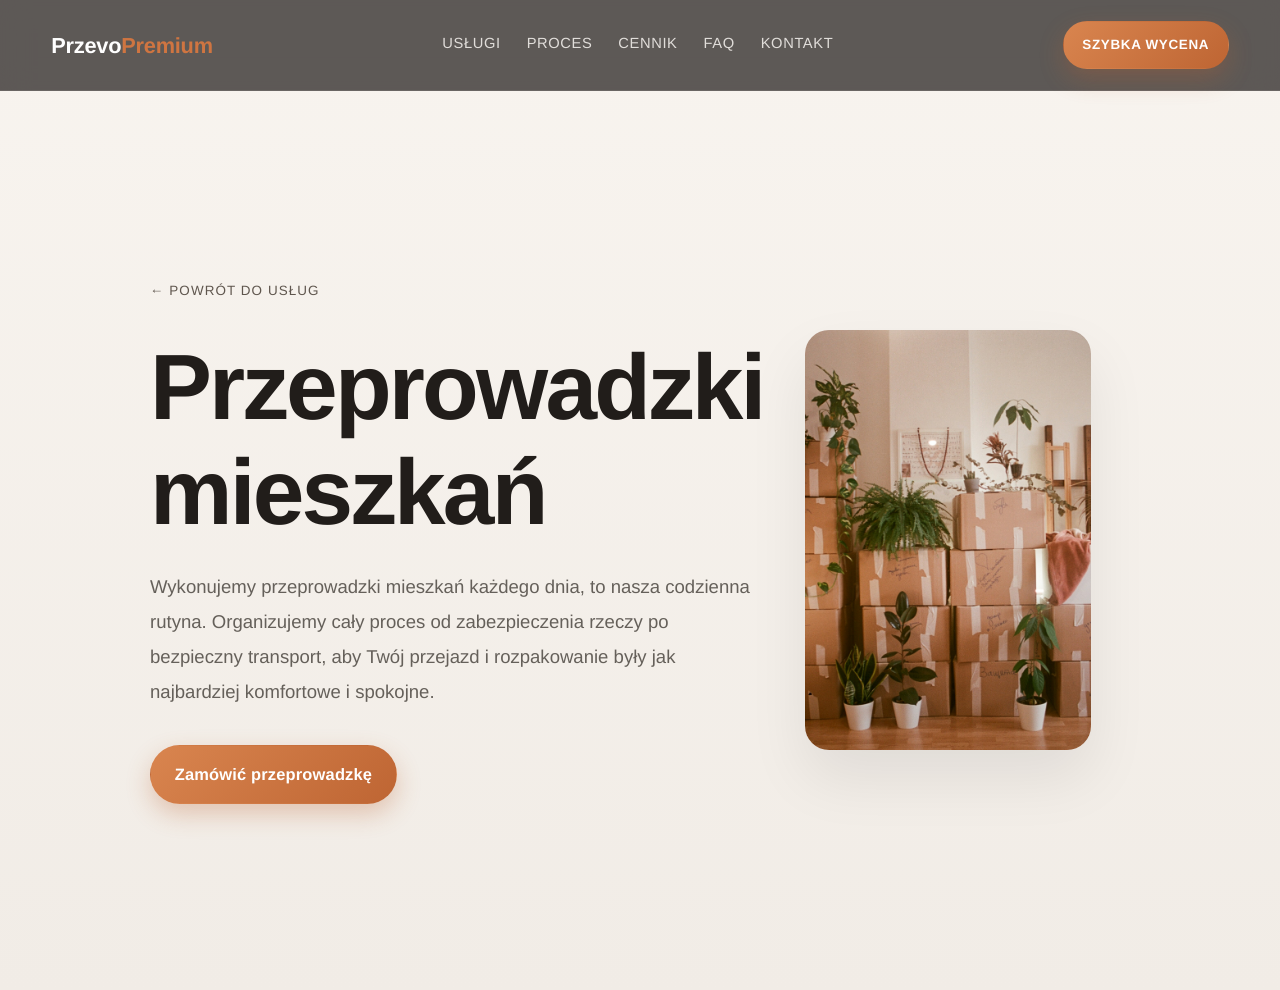
==== services/apartment-moving.html @ 2cfd9c24 "first commit" ====
<!doctype html>
<html lang="pl">
  <head>
    <meta charset="UTF-8" />
    <meta name="viewport" content="width=device-width, initial-scale=1.0" />
    <title>Przeprowadzki mieszkań | FlexiPrzeprowadzki</title>
    <meta
      name="description"
      content="Szczegóły usługi przeprowadzki mieszkań: codzienna realizacja, bezpieczny transport i komfortowy przebieg relokacji."
    />
    <link rel="stylesheet" href="../styles.css" />
  </head>
  <body class="service-page">
    <header class="site-header">
      <div class="container nav">
        <a href="#hero" class="brand">Przevo<span>Premium</span></a>
        <nav aria-label="Główna nawigacja">
          <a href="#services">Usługi</a>
          <a href="#process">Proces</a>
          <a href="#pricing">Cennik</a>
          <a href="#faq">FAQ</a>
          <a href="#contact">Kontakt</a>
        </nav>
        <a href="#contact" class="btn btn-small">Szybka wycena</a>
      </div>
    </header>
    <main class="service-detail">
      <div class="service-detail-wrap">
        <div class="service-detail-grid">
          <section>
            <a class="service-back" href="../index.html#services">&larr; Powrót do usług</a>
            <h1 class="service-title">Przeprowadzki mieszkań</h1>
            <p class="service-description">
              Wykonujemy przeprowadzki mieszkań każdego dnia, to nasza codzienna rutyna.
              Organizujemy cały proces od zabezpieczenia rzeczy po bezpieczny transport, aby Twój
              przejazd i rozpakowanie były jak najbardziej komfortowe i spokojne.
            </p>
            <a class="btn service-call-btn" href="tel:+48123123123">Zamówić przeprowadzkę</a>
          </section>
          <figure class="service-media">
            <img
              src="../img/0main.jpg"
              alt="Przeprowadzka mieszkania"
            />
          </figure>
        </div>
      </div>
    </main>
  </body>
</html>
---- styles.css ----
:root {
  --bg: #f7f4f0;
  --surface: #ffffff;
  --surface-soft: #f0ece7;
  --text: #1f1c19;
  --muted: #65605a;
  --dark: #181513;
  --accent: #cf7541;
  --accent-strong: #b95f2e;
  --radius: 20px;
  --radius-soft: 14px;
  --shadow-soft: 0 28px 60px rgba(17, 13, 10, 0.08);
  --shadow-card: 0 16px 36px rgba(26, 20, 15, 0.08);
}

*,
*::before,
*::after {
  box-sizing: border-box;
}

html,
body {
  margin: 0;
  padding: 0;
  scroll-behavior: smooth;
}

body {
  font-family: Inter, "Segoe UI", Roboto, Arial, sans-serif;
  background: var(--bg);
  color: var(--text);
  line-height: 1.7;
  font-size: 1.03rem;
  text-rendering: geometricPrecision;
}

img {
  width: 100%;
  display: block;
  border-radius: var(--radius);
  object-fit: cover;
  transition: transform 0.7s cubic-bezier(0.16, 1, 0.3, 1), filter 0.7s ease;
}

a {
  text-decoration: none;
  color: inherit;
}

.container {
  width: min(1240px, 92vw);
  margin: 0 auto;
}

.site-header {
  position: fixed;
  top: 0;
  inset-inline: 0;
  z-index: 100;
  background: rgba(20, 16, 14, 0.68);
  backdrop-filter: blur(14px);
  border-bottom: 1px solid rgba(255, 255, 255, 0.08);
}

.nav {
  min-height: 90px;
  display: flex;
  align-items: center;
  justify-content: space-between;
  gap: 28px;
}

.brand {
  font-weight: 800;
  font-size: 1.36rem;
  color: #fff;
  letter-spacing: -0.01em;
}

.brand span {
  color: var(--accent);
}

nav {
  display: flex;
  align-items: center;
  gap: 26px;
  color: #f2efeb;
}

nav a {
  font-size: 0.92rem;
  letter-spacing: 0.04em;
  text-transform: uppercase;
  opacity: 0.88;
  transition: opacity 0.35s ease, transform 0.35s ease;
}

nav a:hover {
  opacity: 1;
  transform: translateY(-1px);
}

.btn {
  display: inline-flex;
  align-items: center;
  justify-content: center;
  border-radius: 999px;
  border: 1px solid transparent;
  background: linear-gradient(135deg, #d9854f, #be6533);
  color: #fff;
  font-weight: 600;
  letter-spacing: 0.01em;
  padding: 0.92rem 1.48rem;
  box-shadow: 0 10px 24px rgba(185, 95, 46, 0.3);
  transition: transform 0.35s cubic-bezier(0.16, 1, 0.3, 1), box-shadow 0.35s ease,
    filter 0.35s ease, background 0.35s ease;
}

.btn:hover {
  background: linear-gradient(135deg, #df8f5b, #c06533);
  transform: translateY(-3px);
  box-shadow: 0 18px 34px rgba(185, 95, 46, 0.38);
  filter: saturate(1.08);
}

.btn-small {
  padding: 0.72rem 1.16rem;
  font-size: 0.84rem;
  text-transform: uppercase;
  letter-spacing: 0.05em;
}

.btn-ghost {
  background: rgba(255, 255, 255, 0.05);
  border-color: rgba(255, 255, 255, 0.5);
 

  box-shadow: none;
}

.btn-ghost:hover {
  border-color: #fff;
  background: rgba(255, 255, 255, 0.11);
}

.hero {
  min-height: 100vh;
  position: relative;
  display: grid;
  align-items: center;
  background: url("img/main.jpg")
  
    center / cover no-repeat;
  overflow: hidden;
  background-attachment: fixed;
}

.hero-overlay {
  position: absolute;
  inset: 0;
  background: linear-gradient(116deg, rgba(10, 8, 7, 0.9) 12%, rgba(10, 8, 7, 0.63) 47%, rgba(10, 8, 7, 0.28) 100%);
}

.hero::after {
  content: "";
  position: absolute;
  inset: auto -14% -32% auto;
  width: min(54vw, 760px);
  aspect-ratio: 1;
  border-radius: 50%;
  background: radial-gradient(circle, rgba(207, 117, 65, 0.25), rgba(207, 117, 65, 0));
  filter: blur(12px);
  pointer-events: none;
}

.hero-content {
  position: relative;
  z-index: 1;
  color: #fff;
  padding-top: 132px;
  padding-bottom: 64px;
}

.eyebrow {
  color: var(--accent);
  text-transform: uppercase;
  letter-spacing: 0.14em;
  font-size: 0.77rem;
  font-weight: 700;
  margin-bottom: 0.95rem;
}

h1,
h2,
h3 {
  margin: 0 0 0.9rem;
  line-height: 1.14;
}

h1 {
  max-width: 1020px;
  font-size: clamp(2.45rem, 7.8vw, 5.8rem);
  letter-spacing: -0.03em;
  text-wrap: balance;
}

h2 {
  font-size: clamp(2rem, 4.8vw, 3.9rem);
  letter-spacing: -0.026em;
  text-wrap: balance;
}

h3 {
  font-size: clamp(1.15rem, 2vw, 1.45rem);
}

.hero-sub {
  max-width: 760px;
  color: #ece5dd;
  font-size: clamp(1.06rem, 1.5vw, 1.25rem);
  line-height: 1.75;
}

.hero-cta {
  margin-top: 2.25rem;
  display: flex;
  flex-wrap: wrap;
  gap: 1rem;
}

.trust-badges {
  margin-top: 1.95rem;
  display: flex;
  flex-wrap: wrap;
  gap: 0.85rem;
}

.trust-badges span {
  border: 1px solid rgba(255, 255, 255, 0.2);
  border-radius: 999px;
  background: rgba(255, 255, 255, 0.05);
  padding: 0.42rem 0.92rem;
  font-size: 0.77rem;
  letter-spacing: 0.05em;
  text-transform: uppercase;
}

.hero-stats {
  margin-top: 2.7rem;
  display: grid;
  grid-template-columns: repeat(4, minmax(0, 1fr));
  gap: 0;
  max-width: 1000px;
  border-radius: 22px;
  background: linear-gradient(
    135deg,
    rgba(255, 255, 255, 0.18),
    rgba(255, 255, 255, 0.08)
  );
  border: 1px solid rgba(255, 255, 255, 0.24);
  backdrop-filter: blur(16px);
  box-shadow: 0 26px 56px rgba(8, 6, 5, 0.3);
  overflow: hidden;
}

.hero-stats article {
  padding: 1.18rem 1.22rem 1.1rem;
  border-right: 1px solid rgba(255, 255, 255, 0.22);
}

.hero-stats article:last-child {
  border-right: 0;
}

.hero-stats h3 {
  color: #fff4ec;
  font-size: 1.62rem;
  margin-bottom: 0.2rem;
}

.hero-stats p {
  margin: 0;
  font-size: 0.86rem;
  color: #f1e9e1;
  line-height: 1.5;
}

.section {
  padding: 126px 0;
}

.parallax-section {
  position: relative;
  background-image: linear-gradient(
      180deg,
      rgba(244, 237, 229, 0.92),
      rgba(244, 237, 229, 0.9)
    ),
    var(--parallax-image);
  background-size: cover;
  background-position: center;
  background-attachment: fixed;
  overflow: hidden;
}

.parallax-section > .container {
  position: relative;
  z-index: 2;
}

.parallax-section::before,
.parallax-section::after {
  content: "";
  position: absolute;
  left: 0;
  right: 0;
  height: 58px;
  pointer-events: none;
  z-index: 1;
}

.parallax-section::before {
  top: 0;
  background: linear-gradient(180deg, var(--bg), rgba(247, 244, 240, 0));
}

.parallax-section::after {
  bottom: 0;
  background: linear-gradient(0deg, var(--bg), rgba(247, 244, 240, 0));
}

.parallax-quality {
  --parallax-image: url("img/truck.png");
}

.parallax-faq {
  --parallax-image: url("img/packprocess.jpg");
}

.parallax-blog {
  --parallax-image: url("img/transportprocess.jpg");
}

.parallax-contact {
  --parallax-image: url("img/unboxing.jpg");
}

.section-head {
  max-width: 880px;
  margin-bottom: 3.2rem;
}

.section-head p {
  max-width: 62ch;
}

p {
  margin: 0 0 1.05rem;
  color: var(--muted);
  font-size: 1.02rem;
}

.benefit-grid,
.service-grid,
.process-grid,
.pricing-grid,
.testimonial-grid,
.blog-grid {
  display: grid;
  gap: 1.4rem;
}

.benefit-grid {
  grid-template-columns: repeat(4, minmax(0, 1fr));
  gap: 2.1rem 1.6rem;
}

.card {
  background: transparent;
  padding: 0 1.2rem 0 0;
  border-radius: 0;
  box-shadow: none;
  border-right: 1px solid rgba(40, 34, 29, 0.12);
  transition: transform 0.35s cubic-bezier(0.16, 1, 0.3, 1);
}

.card:hover {
  transform: translateY(-5px);
}

.benefit-grid .card:last-child {
  border-right: 0;
}

.card p {
  margin: 0;
  color: var(--muted);
  max-width: 30ch;
}

.services {
  background: var(--surface-soft);
  position: relative;
}

.services::before {
  content: "";
  position: absolute;
  left: 0;
  top: 16%;
  width: 34vw;
  height: 42%;
  background: linear-gradient(120deg, rgba(207, 117, 65, 0.1), rgba(207, 117, 65, 0));
  pointer-events: none;
}

.service-grid {
  grid-template-columns: repeat(3, minmax(0, 1fr));
  gap: 1.9rem 1.35rem;
}

.service-card {
  background: var(--surface);
  border-radius: 22px;
  box-shadow: var(--shadow-card);
  overflow: hidden;
  transition: transform 0.45s cubic-bezier(0.16, 1, 0.3, 1), box-shadow 0.45s ease;
  position: relative;
}

.service-card-link {
  display: block;
  height: 100%;
}

.service-card:hover {
  transform: translateY(-8px);
  box-shadow: 0 24px 48px rgba(21, 17, 14, 0.13);
}

.service-card:hover img {
  transform: scale(1.04);
  filter: saturate(1.08);
}

.service-card img {
  height: 250px;
  border-radius: 0;
}

.service-card div {
  padding: 1.18rem 1.3rem 1.35rem;
}

.service-card p {
  margin: 0;
  color: var(--muted);
}

.service-card-cta {
  display: inline-block;
  margin-top: 0.9rem;
  color: var(--accent-strong);
  font-size: 0.82rem;
  text-transform: uppercase;
  letter-spacing: 0.07em;
  font-weight: 700;
  transition: letter-spacing 0.28s ease, color 0.28s ease;
}

.service-card:hover .service-card-cta {
  letter-spacing: 0.1em;
  color: var(--accent);
}

.split {
  display: grid;
  grid-template-columns: 1.05fr 0.95fr;
  gap: 3.8rem;
  align-items: center;
}

ul {
  padding-left: 1.1rem;
}

li {
  margin-bottom: 0.58rem;
}

.process {
  background: linear-gradient(180deg, #f8f5f1, #f0ebe6);
}

.process-grid {
  grid-template-columns: repeat(4, minmax(0, 1fr));
  gap: 1.35rem;
  position: relative;
  align-items: start;
  padding-top: 1rem;
}

.process-grid::before {
  content: "";
  position: absolute;
  left: 4%;
  right: 4%;
  top: 50%;
  height: 2px;
  background: linear-gradient(90deg, rgba(207, 117, 65, 0.18), rgba(207, 117, 65, 0.55), rgba(207, 117, 65, 0.18));
  border-radius: 999px;
  z-index: 0;
}

.process-grid article {
  background: linear-gradient(180deg, #fff, #fbf6ef);
  border-radius: 28px;
  border: 1px solid rgba(207, 117, 65, 0.17);
  padding: 1.3rem 1.12rem 1.2rem;
  box-shadow: var(--shadow-card);
  position: relative;
  z-index: 1;
  display: grid;
  gap: 0.9rem;
  overflow: hidden;
  transition: transform 0.45s cubic-bezier(0.16, 1, 0.3, 1), box-shadow 0.4s ease;
}

.process-grid article::before {
  content: "0" counter(step);
  position: absolute;
  right: 0.7rem;
  top: 0.35rem;
  font-size: clamp(2.8rem, 4.6vw, 4.6rem);
  font-weight: 800;
  line-height: 1;
  color: rgba(207, 117, 65, 0.1);
  pointer-events: none;
}

.process-grid article:nth-child(1) {
  transform: translateY(20px);
  min-height: 360px;
}

.process-grid article:nth-child(2) {
  transform: translateY(-24px);
  min-height: 420px;
}

.process-grid article:nth-child(3) {
  transform: translateY(52px);
  min-height: 430px;
  background: linear-gradient(165deg, #211b17, #171310);
  color: #f7efe7;
  box-shadow: 0 28px 54px rgba(21, 16, 13, 0.42);
}

.process-grid article:nth-child(4) {
  transform: translateY(-12px);
  min-height: 420px;
}

.process-grid article:nth-child(1)::before {
  content: "01";
}

.process-grid article:nth-child(2)::before {
  content: "02";
}

.process-grid article:nth-child(3)::before {
  content: "03";
  color: rgba(255, 187, 142, 0.15);
}

.process-grid article:nth-child(4)::before {
  content: "04";
}

.process-grid article:hover {
  transform: translateY(-14px);
  box-shadow: 0 24px 46px rgba(23, 18, 14, 0.18);
}

.process-grid article:nth-child(3):hover {
  transform: translateY(36px);
  box-shadow: 0 34px 58px rgba(13, 10, 8, 0.5);
}

.process-grid article img {
  width: 100%;
  aspect-ratio: 4/3;
  object-fit: cover;
  border-radius: 20px;
  transition: transform 0.48s cubic-bezier(0.16, 1, 0.3, 1);
}

.process-grid article:hover img {
  transform: scale(1.05);
}

.process-grid article h3,
.process-grid article p,
.process-grid span {
  position: relative;
  z-index: 1;
}

.process-grid article:nth-child(3) h3,
.process-grid article:nth-child(3) p {
  color: #f7efe7;
}

.process-grid article:nth-child(3) p {
  color: #e4d9ce;
}

.process-grid span {
  color: var(--accent);
  font-weight: 800;
  font-size: 0.95rem;
  letter-spacing: 0.08em;
  text-transform: uppercase;
  display: inline-flex;
  align-items: center;
  justify-content: center;
  margin-bottom: 0.65rem;
  width: 44px;
  height: 44px;
  border-radius: 999px;
  background: #fff;
  border: 1px solid rgba(207, 117, 65, 0.3);
  box-shadow: 0 6px 14px rgba(207, 117, 65, 0.16);
}

.process-grid article:nth-child(3) span {
  color: #1f1a17;
  background: #ffbb8e;
  border-color: rgba(255, 187, 142, 0.42);
  box-shadow: 0 10px 20px rgba(255, 187, 142, 0.34);
}

.safety {
  background: var(--dark);
  color: #f6f1ea;
  position: relative;
}

.safety::before {
  content: "";
  position: absolute;
  inset: 0;
  background: radial-gradient(circle at 22% 22%, rgba(207, 117, 65, 0.23), rgba(207, 117, 65, 0));
  pointer-events: none;
}

.safety .eyebrow {
  color: #ffb689;
}

.safety ul {
  color: #e8e0d8;
}

.safety .split {
  grid-template-columns: 0.92fr 1.08fr;
}

.safety img {
  min-height: 480px;
  object-position: center;
  box-shadow: 0 28px 56px rgba(0, 0, 0, 0.28);
}

.pricing-grid {
  grid-template-columns: 0.95fr 1.15fr 0.95fr;
  gap: 1.2rem;
}

.price-card {
  background: linear-gradient(180deg, #fefdfb, #f8f4ef);
  border-radius: 22px;
  box-shadow: var(--shadow-card);
  border: 1px solid rgba(207, 117, 65, 0.18);
  padding: 1.9rem 1.6rem;
  transition: transform 0.35s cubic-bezier(0.16, 1, 0.3, 1), box-shadow 0.35s ease;
}

.price-card:hover {
  transform: translateY(-6px);
  box-shadow: 0 22px 44px rgba(22, 17, 13, 0.13);
}

.price {
  font-size: 2.3rem;
  font-weight: 800;
  letter-spacing: -0.02em;
  color: #201b17;
}

.featured {
  background: linear-gradient(155deg, #1f1a17, #141211);
  color: #f9f4ef;
  transform: translateY(-14px) scale(1.03);
  border-color: rgba(255, 191, 145, 0.45);
  box-shadow: 0 28px 54px rgba(13, 10, 8, 0.42);
}

.featured .price {
  color: #ffbb8e;
}

.tag {
  display: inline-block;
  background: rgba(255, 173, 125, 0.2);
  border: 1px solid rgba(255, 173, 125, 0.4);
  border-radius: 999px;
  padding: 0.24rem 0.72rem;
  font-size: 0.72rem;
  margin-bottom: 0.9rem;
  letter-spacing: 0.05em;
  text-transform: uppercase;
}

.testimonials {
  background: var(--surface-soft);
}

.testimonial-grid {
  grid-template-columns: repeat(3, minmax(0, 1fr));
  gap: 2.2rem 1.4rem;
}

.testimonial-grid article {
  background: transparent;
  border-radius: 0;
  padding: 0;
  box-shadow: none;
  border-top: 1px solid rgba(42, 35, 30, 0.2);
  padding-top: 1.2rem;
}

.testimonial-grid p {
  font-size: 1.15rem;
  color: #2c2621;
  line-height: 1.75;
}

.testimonial-grid h3 {
  margin: 0;
  color: var(--muted);
  font-size: 0.92rem;
  letter-spacing: 0.04em;
  text-transform: uppercase;
}

.faq-list {
  display: grid;
  gap: 0.75rem;
}

details {
  background: rgba(255, 255, 255, 0.65);
  border-radius: var(--radius-soft);
  border: 1px solid rgba(35, 29, 24, 0.12);
  box-shadow: none;
  padding: 1.02rem 1.12rem;
  transition: background 0.28s ease, transform 0.28s ease;
}

details:hover {
  transform: translateY(-2px);
  background: #fff;
}

summary {
  cursor: pointer;
  font-weight: 680;
}

details p {
  margin: 0.65rem 0 0;
  color: var(--muted);
}

.blog-grid {
  grid-template-columns: repeat(3, minmax(0, 1fr));
  gap: 2rem 1.35rem;
}

.blog-card {
  background: transparent;
  border-radius: 0;
  box-shadow: none;
  border-top: 1px solid rgba(44, 36, 30, 0.17);
  padding: 1.15rem 0 0;
  transition: transform 0.32s ease;
}

.blog-card:hover {
  transform: translateY(-4px);
}

.blog-card p {
  color: var(--muted);
}

.blog-card a {
  color: var(--accent-strong);
  font-weight: 700;
  display: inline-block;
  margin-top: 0.2rem;
  transition: letter-spacing 0.28s ease;
}

.blog-card:hover a {
  letter-spacing: 0.02em;
}

.contact {
  background-color: var(--surface-soft);
}

.contact-wrap {
  align-items: start;
}

.contact-form {
  background: #fff;
  border-radius: 22px;
  box-shadow: var(--shadow-soft);
  padding: 1.55rem;
  display: grid;
  gap: 0.9rem;
}

label {
  display: grid;
  gap: 0.35rem;
  font-size: 0.86rem;
  font-weight: 600;
  letter-spacing: 0.03em;
  text-transform: uppercase;
}

input,
textarea,
select {
  width: 100%;
  border: 1px solid #dbd2ca;
  border-radius: 14px;
  padding: 0.8rem 0.82rem;
  font: inherit;
  background: #fff;
  transition: border-color 0.3s ease, box-shadow 0.3s ease;
}

input:focus,
textarea:focus,
select:focus {
  outline: 2px solid #efc6ac;
  border-color: #f2bf9f;
  box-shadow: 0 0 0 5px rgba(239, 198, 172, 0.24);
}

.site-footer {
  background: #141210;
  color: #d7d0c9;
  padding: 84px 0 24px;
}

.footer-grid {
  display: grid;
  grid-template-columns: 1.8fr 1fr 1fr 1fr;
  gap: 1.6rem;
}

.footer-grid h3 {
  color: #f2ece5;
  margin-bottom: 0.65rem;
}

.footer-grid a,
.footer-grid p {
  display: block;
  color: #c3bab2;
  margin: 0.22rem 0;
}

.copyright {
  text-align: center;
  margin: 2.2rem 0 0;
  color: #8c837c;
  font-size: 0.87rem;
}

.about .split {
  grid-template-columns: 1.1fr 0.9fr;
}

.about img {
  min-height: 520px;
  object-position: center;
}

.about .split > div {
  max-width: 560px;
  margin-left: auto;
}

.benefits .section-head,
.testimonials .section-head,
.blog .section-head {
  max-width: 720px;
}

.services .section-head,
.process .section-head,
.pricing .section-head,
.faq .section-head {
  max-width: 780px;
}

.services .container,
.pricing .container,
.contact .container {
  width: min(1280px, 94vw);
}

.benefits,
.about,
.pricing,
.faq {
  position: relative;
}

.benefits::after,
.faq::after {
  content: "";
  position: absolute;
  right: 5%;
  bottom: -60px;
  width: 180px;
  height: 180px;
  border-radius: 50%;
  background: radial-gradient(circle, rgba(207, 117, 65, 0.08), rgba(207, 117, 65, 0));
  pointer-events: none;
}

.service-card,
.price-card,
.btn,
details,
.blog-card,
.card,
.process-grid article {
  animation: rise 0.8s cubic-bezier(0.22, 1, 0.36, 1) both;
}

@keyframes rise {
  from {
    opacity: 0;
    transform: translateY(20px);
  }
  to {
    opacity: 1;
    transform: translateY(0);
  }
}

@media (max-width: 1024px) {
  nav {
    display: none;
  }

  .benefit-grid,
  .process-grid {
    grid-template-columns: repeat(2, minmax(0, 1fr));
  }

  .service-grid,
  .pricing-grid,
  .testimonial-grid,
  .blog-grid,
  .footer-grid {
    grid-template-columns: repeat(2, minmax(0, 1fr));
  }

  .split {
    grid-template-columns: 1fr;
    gap: 2.2rem;
  }

  .hero-stats {
    grid-template-columns: repeat(2, minmax(0, 1fr));
    gap: 0;
  }

  .hero-stats article:nth-child(2) {
    border-right: 0;
  }

  .hero-stats article:nth-child(-n + 2) {
    border-bottom: 1px solid rgba(255, 255, 255, 0.22);
  }

  .featured {
    transform: none;
  }

  .card {
    border-right: 0;
    border-top: 1px solid rgba(40, 34, 29, 0.14);
    padding-top: 1.1rem;
  }

  .process-grid {
    padding-top: 0;
    gap: 1rem;
  }

  .process-grid article,
  .process-grid article:nth-child(1),
  .process-grid article:nth-child(2),
  .process-grid article:nth-child(3),
  .process-grid article:nth-child(4) {
    transform: none;
    min-height: 0;
  }

  .process-grid article:nth-child(3):hover {
    transform: translateY(-14px);
  }

  .process-grid::before {
    display: none;
  }

  .parallax-section {
    background-attachment: scroll;
  }
}

@media (max-width: 640px) {
  .section {
    padding: 94px 0;
  }

  .service-grid,
  .pricing-grid,
  .testimonial-grid,
  .blog-grid,
  .benefit-grid,
  .process-grid,
  .footer-grid,
  .hero-stats {
    grid-template-columns: 1fr;
  }

  .btn,
  .btn-small {
    width: 100%;
  }

  .hero-content {
    padding-top: 108px;
  }

  h1 {
    font-size: clamp(2.2rem, 11vw, 3.25rem);
  }

  h2 {
    font-size: clamp(1.7rem, 8vw, 2.45rem);
  }

  .service-card img,
  .about img,
  .safety img {
    min-height: 300px;
    height: 300px;
  }

  .hero-stats article {
    border-right: 0;
  }

  .hero-stats article:nth-child(3) {
    border-bottom: 1px solid rgba(255, 255, 255, 0.22);
  }

  .process-grid {
    position: relative;
    gap: 1rem;
    padding-left: 1.6rem;
  }

  .process-grid::before {
    display: block;
    left: 0.52rem;
    top: 0.8rem;
    bottom: 0.8rem;
    width: 2px;
    height: auto;
    right: auto;
    background: linear-gradient(180deg, rgba(207, 117, 65, 0.18), rgba(207, 117, 65, 0.58), rgba(207, 117, 65, 0.18));
  }

  .process-grid article,
  .process-grid article:nth-child(1),
  .process-grid article:nth-child(2),
  .process-grid article:nth-child(3),
  .process-grid article:nth-child(4) {
    transform: none;
    min-height: 0;
    position: relative;
  }

  .process-grid article::after {
    content: "";
    position: absolute;
    left: -1.32rem;
    top: 2.45rem;
    width: 11px;
    height: 11px;
    border-radius: 50%;
    background: #fff;
    border: 2px solid rgba(207, 117, 65, 0.7);
    box-shadow: 0 0 0 4px rgba(207, 117, 65, 0.12);
  }

  .process-grid article:nth-child(3):hover {
    transform: translateY(-8px);
  }
}

/* Service detail pages */
.service-page {
  min-height: 100vh;
  background: linear-gradient(180deg, #f8f4ef 0%, #f1ece6 100%);
  padding-top: 90px;
}

.service-detail {
  min-height: 100vh;
  display: flex;
  align-items: center;
  padding: 64px 0;
}

.service-detail-wrap {
  width: min(980px, 92vw);
  margin: 0 auto;
}

.service-detail-grid {
  display: grid;
  grid-template-columns: 1fr 0.88fr;
  gap: 2.6rem;
  align-items: center;
}

.service-back {
  display: inline-flex;
  align-items: center;
  gap: 0.55rem;
  margin-bottom: 2rem;
  font-size: 0.84rem;
  letter-spacing: 0.08em;
  text-transform: uppercase;
  color: #5f564e;
  transition: color 0.25s ease, transform 0.25s ease;
}

.service-back:hover {
  color: var(--accent-strong);
  transform: translateX(-2px);
}

.service-title {
  max-width: 14ch;
  margin-bottom: 1.4rem;
  color: #211d1a;
}

.service-description {
  max-width: 62ch;
  font-size: 1.16rem;
  line-height: 1.9;
  margin-bottom: 2.2rem;
}

.service-call-btn {
  min-width: 240px;
}

.service-media img {
  width: 100%;
  min-height: 420px;
  height: 420px;
  object-fit: cover;
  border-radius: 24px;
  box-shadow: var(--shadow-soft);
}

@media (max-width: 640px) {
  .service-detail {
    padding: 48px 0;
  }

  .service-description {
    font-size: 1.02rem;
    line-height: 1.8;
  }

  .service-call-btn {
    width: 100%;
  }

  .service-detail-grid {
    grid-template-columns: 1fr;
    gap: 1.5rem;
  }

  .service-media img {
    min-height: 260px;
    height: 260px;
  }
}


.service-media{
  margin: 0;
}

.btn-tariff{
  color: #000;
  border: 1px solid rgba(0, 0, 0, 0.12) ;
}
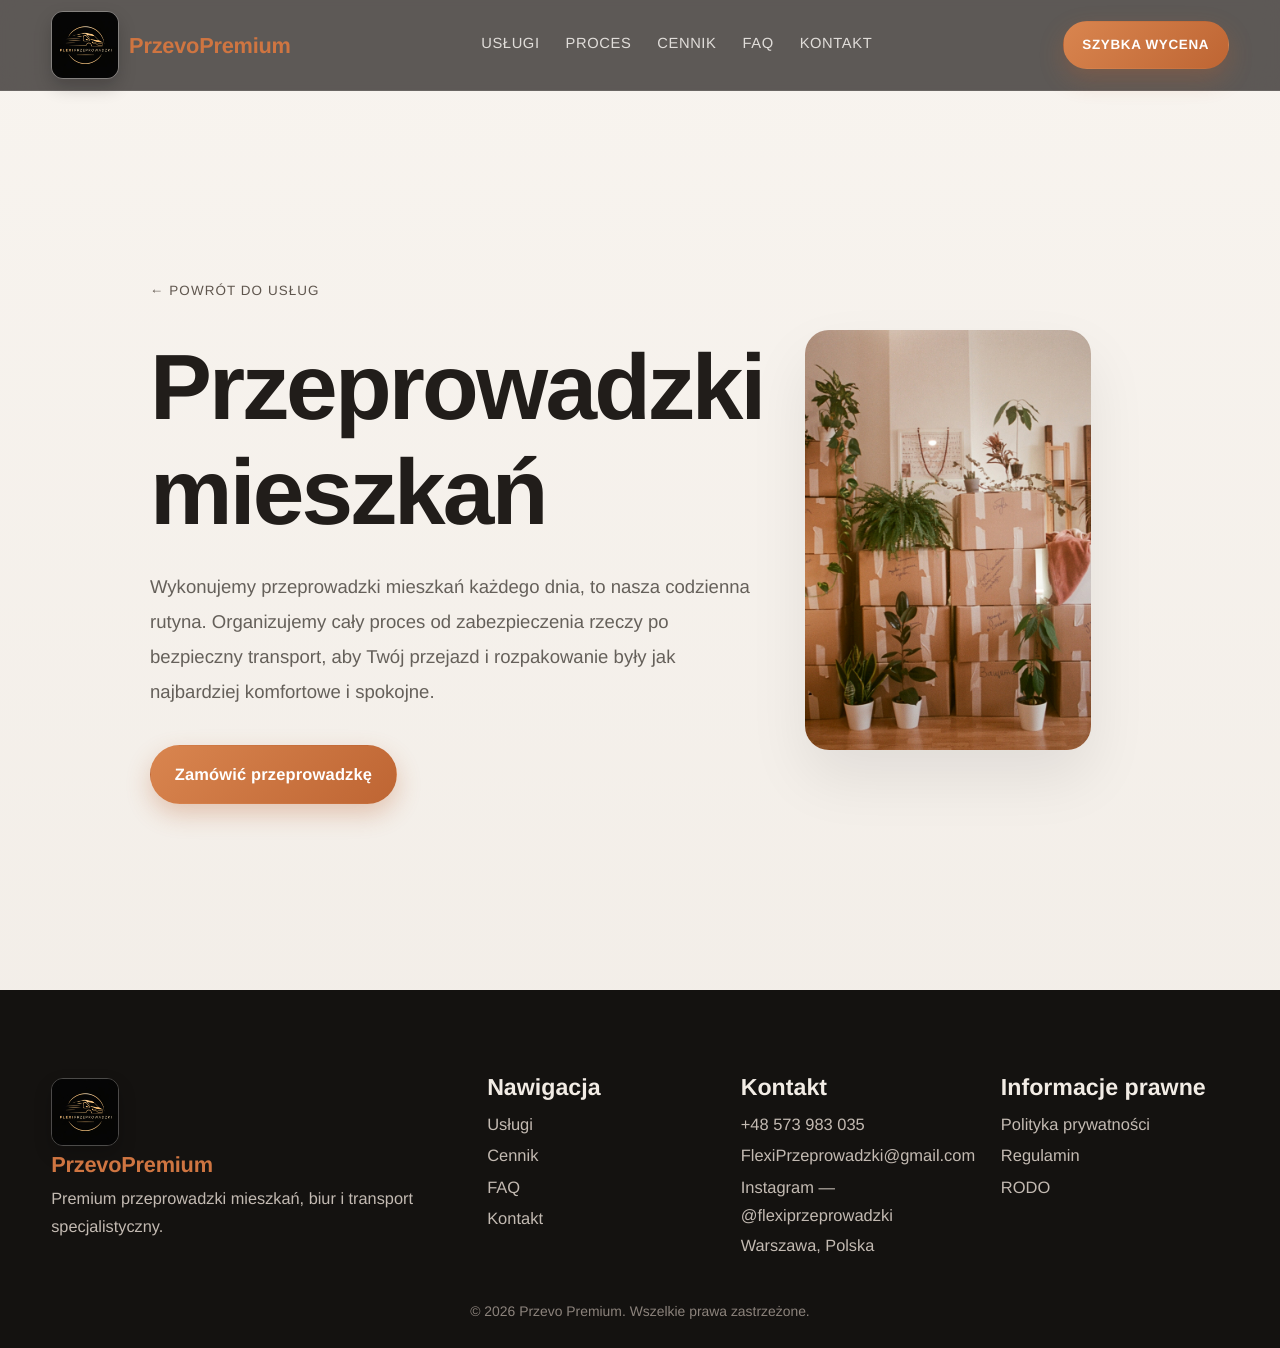
==== commit 12451e40: "zxczxc" ====
--- a/services/apartment-moving.html
+++ b/services/apartment-moving.html
@@ -8,20 +8,28 @@
       name="description"
       content="Szczegóły usługi przeprowadzki mieszkań: codzienna realizacja, bezpieczny transport i komfortowy przebieg relokacji."
     />
-    <link rel="stylesheet" href="../styles.css" />
+    <link rel="stylesheet" href="../styles.css?v=2" />
   </head>
   <body class="service-page">
     <header class="site-header">
       <div class="container nav">
-        <a href="#hero" class="brand">Przevo<span>Premium</span></a>
-        <nav aria-label="Główna nawigacja">
-          <a href="#services">Usługi</a>
-          <a href="#process">Proces</a>
-          <a href="#pricing">Cennik</a>
-          <a href="#faq">FAQ</a>
-          <a href="#contact">Kontakt</a>
+        <a href="../index.html#hero" class="brand">
+          <img src="../img/logo.jpg" alt="FlexiPrzeprowadzki logo" class="brand-logo" />
+          <span class="brand-text">Przevo<span>Premium</span></span>
+        </a>
+        <nav id="site-nav" class="main-nav" aria-label="Główna nawigacja">
+          <a href="../index.html#services">Usługi</a>
+          <a href="../index.html#process">Proces</a>
+          <a href="../index.html#pricing">Cennik</a>
+          <a href="../index.html#faq">FAQ</a>
+          <a href="../index.html#contact">Kontakt</a>
         </nav>
-        <a href="#contact" class="btn btn-small">Szybka wycena</a>
+        <button class="menu-toggle" type="button" aria-label="Otwórz menu" aria-controls="site-nav" aria-expanded="false">
+          <span></span>
+          <span></span>
+          <span></span>
+        </button>
+        <a href="../index.html#contact" class="btn btn-small">Szybka wycena</a>
       </div>
     </header>
     <main class="service-detail">
@@ -35,7 +43,7 @@
               Organizujemy cały proces od zabezpieczenia rzeczy po bezpieczny transport, aby Twój
               przejazd i rozpakowanie były jak najbardziej komfortowe i spokojne.
             </p>
-            <a class="btn service-call-btn" href="tel:+48123123123">Zamówić przeprowadzkę</a>
+            <a class="btn service-call-btn" href="tel:+48573983035">Zamówić przeprowadzkę</a>
           </section>
           <figure class="service-media">
             <img
@@ -46,5 +54,63 @@
         </div>
       </div>
     </main>
+
+    <footer class="site-footer">
+      <div class="container footer-grid">
+        <div>
+          <a href="../index.html#hero" class="brand">
+            <img src="../img/logo.jpg" alt="FlexiPrzeprowadzki logo" class="brand-logo" />
+            <span class="brand-text">Przevo<span>Premium</span></span>
+          </a>
+          <p>Premium przeprowadzki mieszkań, biur i transport specjalistyczny.</p>
+        </div>
+        <div>
+          <h3>Nawigacja</h3>
+          <a href="../index.html#services">Usługi</a>
+          <a href="../index.html#pricing">Cennik</a>
+          <a href="../index.html#faq">FAQ</a>
+          <a href="../index.html#contact">Kontakt</a>
+        </div>
+        <div>
+          <h3>Kontakt</h3>
+          <a href="tel:+48573983035">+48 573 983 035</a>
+          <a href="mailto:FlexiPrzeprowadzki@gmail.com">FlexiPrzeprowadzki@gmail.com</a>
+          <a
+            href="https://www.instagram.com/flexiprzeprowadzki?igsh=MTYwcGNwbzNiZDE2aw%3D%3D&amp;utm_source=qr"
+            target="_blank"
+            rel="noopener noreferrer"
+            >Instagram — @flexiprzeprowadzki</a
+          >
+          <p>Warszawa, Polska</p>
+        </div>
+        <div>
+          <h3>Informacje prawne</h3>
+          <a href="#">Polityka prywatności</a>
+          <a href="#">Regulamin</a>
+          <a href="#">RODO</a>
+        </div>
+      </div>
+      <p class="copyright">© 2026 Przevo Premium. Wszelkie prawa zastrzeżone.</p>
+    </footer>
+    <script>
+      const menuButton = document.querySelector(".menu-toggle");
+      const mainNav = document.querySelector("#site-nav");
+
+      if (menuButton && mainNav) {
+        menuButton.addEventListener("click", () => {
+          const isOpen = mainNav.classList.toggle("is-open");
+          menuButton.setAttribute("aria-expanded", String(isOpen));
+          menuButton.setAttribute("aria-label", isOpen ? "Zamknij menu" : "Otwórz menu");
+        });
+
+        mainNav.querySelectorAll("a").forEach((link) => {
+          link.addEventListener("click", () => {
+            mainNav.classList.remove("is-open");
+            menuButton.setAttribute("aria-expanded", "false");
+            menuButton.setAttribute("aria-label", "Otwórz menu");
+          });
+        });
+      }
+    </script>
   </body>
 </html>
--- a/styles.css
+++ b/styles.css
@@ -72,14 +72,52 @@
 }
 
 .brand {
+  display: inline-flex;
+  align-items: center;
+  gap: 0.62rem;
   font-weight: 800;
   font-size: 1.36rem;
   color: #fff;
   letter-spacing: -0.01em;
 }
 
+.brand-logo {
+  width: 68px;
+ 
+  border-radius: 12px;
+  object-fit: cover;
+  border: 1px solid rgba(255, 255, 255, 0.24);
+  box-shadow: 0 8px 18px rgba(0, 0, 0, 0.2);
+}
+
+.brand-text {
+  display: inline-block;
+}
+
 .brand span {
   color: var(--accent);
+}
+
+.menu-toggle {
+  display: none;
+  width: 46px;
+  height: 46px;
+  border-radius: 12px;
+  border: 1px solid rgba(255, 255, 255, 0.34);
+  background: rgba(255, 255, 255, 0.08);
+  align-items: center;
+  justify-content: center;
+  gap: 4px;
+  flex-direction: column;
+  padding: 0;
+}
+
+.menu-toggle span {
+  width: 20px;
+  height: 2px;
+  border-radius: 999px;
+  background: #f5efe9;
+  transition: transform 0.32s ease, opacity 0.32s ease;
 }
 
 nav {
@@ -681,12 +719,89 @@
 }
 
 .price-card {
+  display: flex;
+  flex-direction: column;
   background: linear-gradient(180deg, #fefdfb, #f8f4ef);
   border-radius: 22px;
   box-shadow: var(--shadow-card);
   border: 1px solid rgba(207, 117, 65, 0.18);
   padding: 1.9rem 1.6rem;
   transition: transform 0.35s cubic-bezier(0.16, 1, 0.3, 1), box-shadow 0.35s ease;
+}
+
+.price-card ul {
+  flex: 1 1 auto;
+  margin: 0;
+}
+
+.btn-price-cta {
+  width: 100%;
+  margin-top: 1.35rem;
+  text-align: center;
+}
+
+.pricing-hourly {
+  margin-top: 3rem;
+  padding: 2rem 1.75rem;
+  background: linear-gradient(180deg, #fefdfb, #f8f4ef);
+  border-radius: 22px;
+  border: 1px solid rgba(207, 117, 65, 0.18);
+  box-shadow: var(--shadow-card);
+}
+
+.pricing-hourly-title {
+  margin: 0 0 1.25rem;
+  font-size: clamp(1.12rem, 2.5vw, 1.35rem);
+  font-weight: 750;
+  letter-spacing: -0.02em;
+  color: #201b17;
+  line-height: 1.35;
+}
+
+.rate-table-wrap {
+  overflow-x: auto;
+  border-radius: 14px;
+  border: 1px solid rgba(35, 29, 24, 0.1);
+}
+
+.rate-table {
+  width: 100%;
+  min-width: 520px;
+  border-collapse: collapse;
+  font-size: 0.98rem;
+}
+
+.rate-table th,
+.rate-table td {
+  padding: 0.85rem 1rem;
+  text-align: left;
+  border-bottom: 1px solid rgba(42, 35, 30, 0.1);
+  vertical-align: top;
+}
+
+.rate-table tbody tr:last-child td {
+  border-bottom: 0;
+}
+
+.rate-table th {
+  font-size: 0.78rem;
+  text-transform: uppercase;
+  letter-spacing: 0.06em;
+  color: var(--muted);
+  background: rgba(207, 117, 65, 0.07);
+}
+
+.rate-table td:last-child {
+  font-weight: 650;
+  color: #2c2621;
+  white-space: nowrap;
+}
+
+.rate-table-note {
+  margin: 1rem 0 1.35rem;
+  font-size: 0.92rem;
+  color: var(--muted);
+  line-height: 1.65;
 }
 
 .price-card:hover {
@@ -735,24 +850,62 @@
 }
 
 .testimonial-grid article {
-  background: transparent;
-  border-radius: 0;
-  padding: 0;
-  box-shadow: none;
-  border-top: 1px solid rgba(42, 35, 30, 0.2);
-  padding-top: 1.2rem;
+  background: linear-gradient(180deg, #fff, #f9f3ec);
+  border-radius: 20px;
+  padding: 1.25rem 1.2rem 1.15rem;
+  box-shadow: var(--shadow-card);
+  border: 1px solid rgba(207, 117, 65, 0.16);
+  display: grid;
+  gap: 0.55rem;
+  transition: transform 0.32s ease, box-shadow 0.32s ease;
+}
+
+.testimonial-grid article:hover {
+  transform: translateY(-5px);
+  box-shadow: 0 22px 40px rgba(20, 16, 12, 0.14);
+}
+
+.review-head {
+  display: flex;
+  align-items: center;
+  justify-content: space-between;
+  gap: 0.8rem;
+}
+
+.review-author {
+  margin: 0;
+  color: #1f1b18;
+  font-weight: 700;
+  font-size: 0.96rem;
+}
+
+.review-source {
+  margin: 0;
+  color: #3975ea;
+  font-size: 0.78rem;
+  font-weight: 700;
+  letter-spacing: 0.03em;
+  text-transform: uppercase;
+}
+
+.review-stars {
+  margin: 0;
+  color: #f7a400;
+  letter-spacing: 0.12em;
+  font-size: 0.98rem;
+  font-weight: 800;
 }
 
 .testimonial-grid p {
-  font-size: 1.15rem;
+  font-size: 1rem;
   color: #2c2621;
-  line-height: 1.75;
+  line-height: 1.68;
 }
 
 .testimonial-grid h3 {
   margin: 0;
   color: var(--muted);
-  font-size: 0.92rem;
+  font-size: 0.8rem;
   letter-spacing: 0.04em;
   text-transform: uppercase;
 }
@@ -835,6 +988,163 @@
   padding: 1.55rem;
   display: grid;
   gap: 0.9rem;
+}
+
+.contact-form.quote-form {
+  padding: 0;
+  background: transparent;
+  box-shadow: none;
+  display: flex;
+  flex-direction: column;
+  gap: 1rem;
+}
+
+.form-card {
+  background: #fff;
+  border-radius: 22px;
+  box-shadow: var(--shadow-soft);
+  border: 1px solid rgba(35, 29, 24, 0.08);
+  padding: 1.35rem 1.4rem;
+}
+
+.form-section-title {
+  margin: 0 0 1.1rem;
+  padding-bottom: 0.75rem;
+  border-bottom: 1px solid rgba(42, 35, 30, 0.12);
+  font-size: 1.02rem;
+  font-weight: 750;
+  color: #201b17;
+  letter-spacing: -0.01em;
+}
+
+.form-fields {
+  display: grid;
+  gap: 0.9rem;
+}
+
+.form-fields-split {
+  grid-template-columns: 1fr 1fr;
+  gap: 1rem;
+}
+
+.form-field-block {
+  display: grid;
+  gap: 0.55rem;
+}
+
+.form-field-block-spaced {
+  margin-top: 1rem;
+  padding-top: 1rem;
+  border-top: 1px solid rgba(42, 35, 30, 0.08);
+}
+
+.form-field-label {
+  font-size: 0.86rem;
+  font-weight: 600;
+  letter-spacing: 0.03em;
+  text-transform: uppercase;
+  color: var(--text);
+}
+
+.label-block {
+  display: grid;
+  gap: 0.35rem;
+  font-size: 0.86rem;
+  font-weight: 600;
+  letter-spacing: 0.03em;
+  text-transform: uppercase;
+}
+
+.field-radio-group {
+  display: flex;
+  flex-wrap: wrap;
+  gap: 0.65rem;
+}
+
+.field-radio-group-wrap {
+  gap: 0.55rem;
+}
+
+.field-radio {
+  display: inline-flex;
+  align-items: center;
+  gap: 0.65rem;
+  padding: 0.72rem 1rem;
+  min-height: 48px;
+  border-radius: 14px;
+  border: 1px solid #dbd2ca;
+  background: #fff;
+  cursor: pointer;
+  font-size: 0.95rem;
+  font-weight: 600;
+  text-transform: none;
+  letter-spacing: normal;
+  transition: border-color 0.25s ease, box-shadow 0.25s ease, background 0.25s ease;
+}
+
+.field-radio:hover {
+  border-color: #cfc4ba;
+}
+
+.field-radio:has(:checked) {
+  border-color: #f2bf9f;
+  box-shadow: 0 0 0 3px rgba(239, 198, 172, 0.35);
+  background: #fffdfb;
+}
+
+.field-radio input[type="radio"] {
+  width: 1.15rem;
+  height: 1.15rem;
+  margin: 0;
+  accent-color: var(--accent-strong);
+}
+
+.field-checkbox-group {
+  display: grid;
+  gap: 0.55rem;
+}
+
+.field-checkbox {
+  display: flex;
+  align-items: center;
+  gap: 0.75rem;
+  padding: 0.72rem 1rem;
+  min-height: 52px;
+  border-radius: 14px;
+  border: 1px solid #dbd2ca;
+  background: #faf8f5;
+  cursor: pointer;
+  font-size: 0.95rem;
+  font-weight: 600;
+  text-transform: none;
+  letter-spacing: normal;
+  transition: border-color 0.25s ease, box-shadow 0.25s ease, background 0.25s ease;
+}
+
+.field-checkbox:hover {
+  border-color: #cfc4ba;
+}
+
+.field-checkbox:has(:checked) {
+  border-color: rgba(207, 117, 65, 0.45);
+  background: #fff;
+  box-shadow: 0 0 0 3px rgba(239, 198, 172, 0.28);
+}
+
+.field-checkbox input[type="checkbox"] {
+  width: 1.25rem;
+  height: 1.25rem;
+  margin: 0;
+  flex-shrink: 0;
+  accent-color: var(--accent-strong);
+}
+
+.form-submit-bar {
+  padding-top: 0.25rem;
+}
+
+.form-submit-bar .btn {
+  width: 100%;
 }
 
 label {
@@ -972,8 +1282,51 @@
 }
 
 @media (max-width: 1024px) {
-  nav {
+  .main-nav {
     display: none;
+  }
+
+  .menu-toggle {
+    display: inline-flex;
+  }
+
+  .btn-small {
+    display: none;
+  }
+
+  .nav {
+    position: relative;
+  }
+
+  .main-nav.is-open {
+    display: flex;
+    flex-direction: column;
+    align-items: stretch;
+    gap: 0.2rem;
+    position: absolute;
+    top: calc(100% + 12px);
+    right: 0;
+    width: min(320px, 90vw);
+    padding: 0.6rem;
+    border-radius: 16px;
+    background: rgba(20, 16, 14, 0.96);
+    border: 1px solid rgba(255, 255, 255, 0.1);
+    box-shadow: 0 18px 34px rgba(0, 0, 0, 0.35);
+    backdrop-filter: blur(12px);
+    z-index: 140;
+  }
+
+  .main-nav.is-open a {
+    opacity: 1;
+    font-size: 0.88rem;
+    letter-spacing: 0.04em;
+    padding: 0.62rem 0.7rem;
+    border-radius: 10px;
+  }
+
+  .main-nav.is-open a:hover {
+    background: rgba(255, 255, 255, 0.08);
+    transform: none;
   }
 
   .benefit-grid,
@@ -1039,6 +1392,9 @@
     display: none;
   }
 
+}
+
+@media (prefers-reduced-motion: reduce) {
   .parallax-section {
     background-attachment: scroll;
   }
@@ -1063,6 +1419,21 @@
   .btn,
   .btn-small {
     width: 100%;
+  }
+
+  .menu-toggle {
+    width: 42px;
+    height: 42px;
+  }
+
+  .brand-logo {
+    width: 36px;
+    height: 36px;
+    border-radius: 10px;
+  }
+
+  .brand-text {
+    font-size: 1.08rem;
   }
 
   .hero-content {
@@ -1135,6 +1506,34 @@
   .process-grid article:nth-child(3):hover {
     transform: translateY(-8px);
   }
+
+  .form-fields-split {
+    grid-template-columns: 1fr;
+  }
+
+  .pricing-hourly {
+    padding: 1.5rem 1.15rem;
+    margin-top: 2.2rem;
+  }
+
+  .rate-table {
+    min-width: 0;
+  }
+
+  .rate-table td:last-child {
+    white-space: normal;
+  }
+
+  .form-submit-bar {
+    position: sticky;
+    bottom: 0;
+    z-index: 25;
+    margin: 0.35rem -0.25rem 0;
+    padding: 1rem 0.25rem calc(0.85rem + env(safe-area-inset-bottom, 0px));
+    background: linear-gradient(180deg, rgba(255, 255, 255, 0) 0%, rgba(255, 255, 255, 0.92) 22%, #fff 45%);
+    border-top: 1px solid rgba(35, 29, 24, 0.08);
+    backdrop-filter: blur(8px);
+  }
 }
 
 /* Service detail pages */
@@ -1239,4 +1638,6 @@
 .btn-tariff{
   color: #000;
   border: 1px solid rgba(0, 0, 0, 0.12) ;
-}+}
+
+
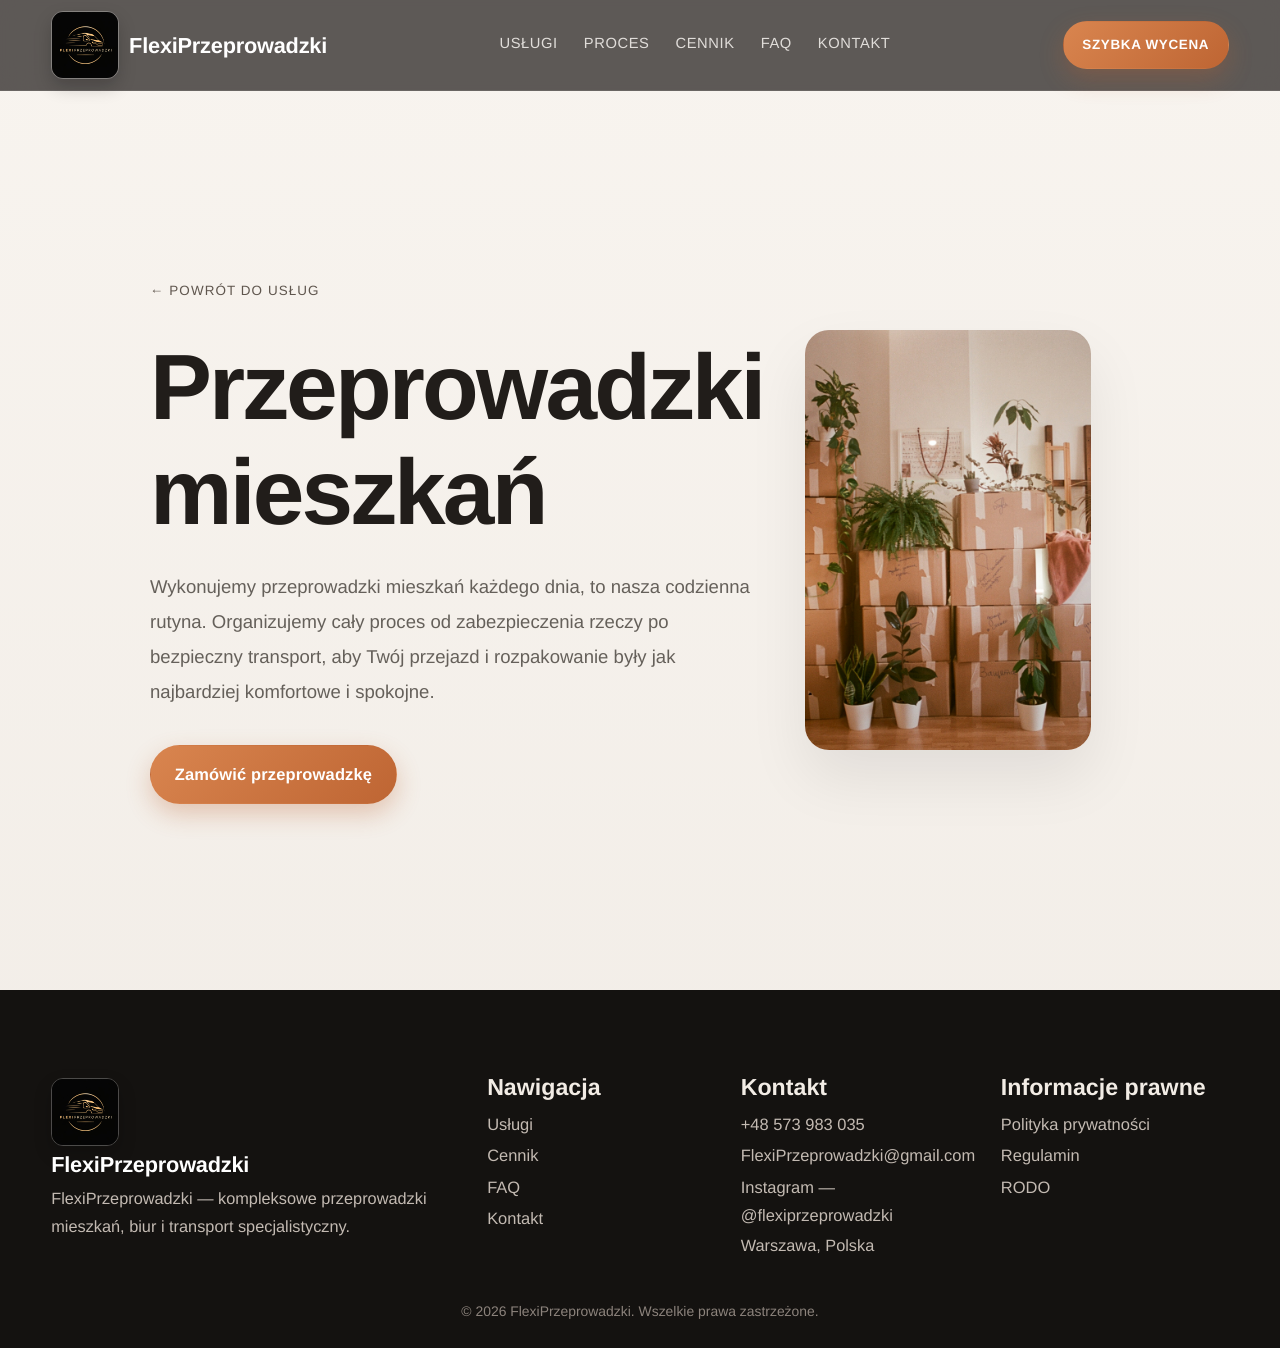
==== commit 592f4a18: "name" ====
--- a/services/apartment-moving.html
+++ b/services/apartment-moving.html
@@ -15,7 +15,7 @@
       <div class="container nav">
         <a href="../index.html#hero" class="brand">
           <img src="../img/logo.jpg" alt="FlexiPrzeprowadzki logo" class="brand-logo" />
-          <span class="brand-text">Przevo<span>Premium</span></span>
+          <span class="brand-text">FlexiPrzeprowadzki</span>
         </a>
         <nav id="site-nav" class="main-nav" aria-label="Główna nawigacja">
           <a href="../index.html#services">Usługi</a>
@@ -60,9 +60,9 @@
         <div>
           <a href="../index.html#hero" class="brand">
             <img src="../img/logo.jpg" alt="FlexiPrzeprowadzki logo" class="brand-logo" />
-            <span class="brand-text">Przevo<span>Premium</span></span>
+            <span class="brand-text">FlexiPrzeprowadzki</span>
           </a>
-          <p>Premium przeprowadzki mieszkań, biur i transport specjalistyczny.</p>
+          <p>FlexiPrzeprowadzki — kompleksowe przeprowadzki mieszkań, biur i transport specjalistyczny.</p>
         </div>
         <div>
           <h3>Nawigacja</h3>
@@ -90,7 +90,7 @@
           <a href="#">RODO</a>
         </div>
       </div>
-      <p class="copyright">© 2026 Przevo Premium. Wszelkie prawa zastrzeżone.</p>
+      <p class="copyright">© 2026 FlexiPrzeprowadzki. Wszelkie prawa zastrzeżone.</p>
     </footer>
     <script>
       const menuButton = document.querySelector(".menu-toggle");
--- a/styles.css
+++ b/styles.css
@@ -92,10 +92,7 @@
 
 .brand-text {
   display: inline-block;
-}
-
-.brand span {
-  color: var(--accent);
+  color: #fff;
 }
 
 .menu-toggle {
